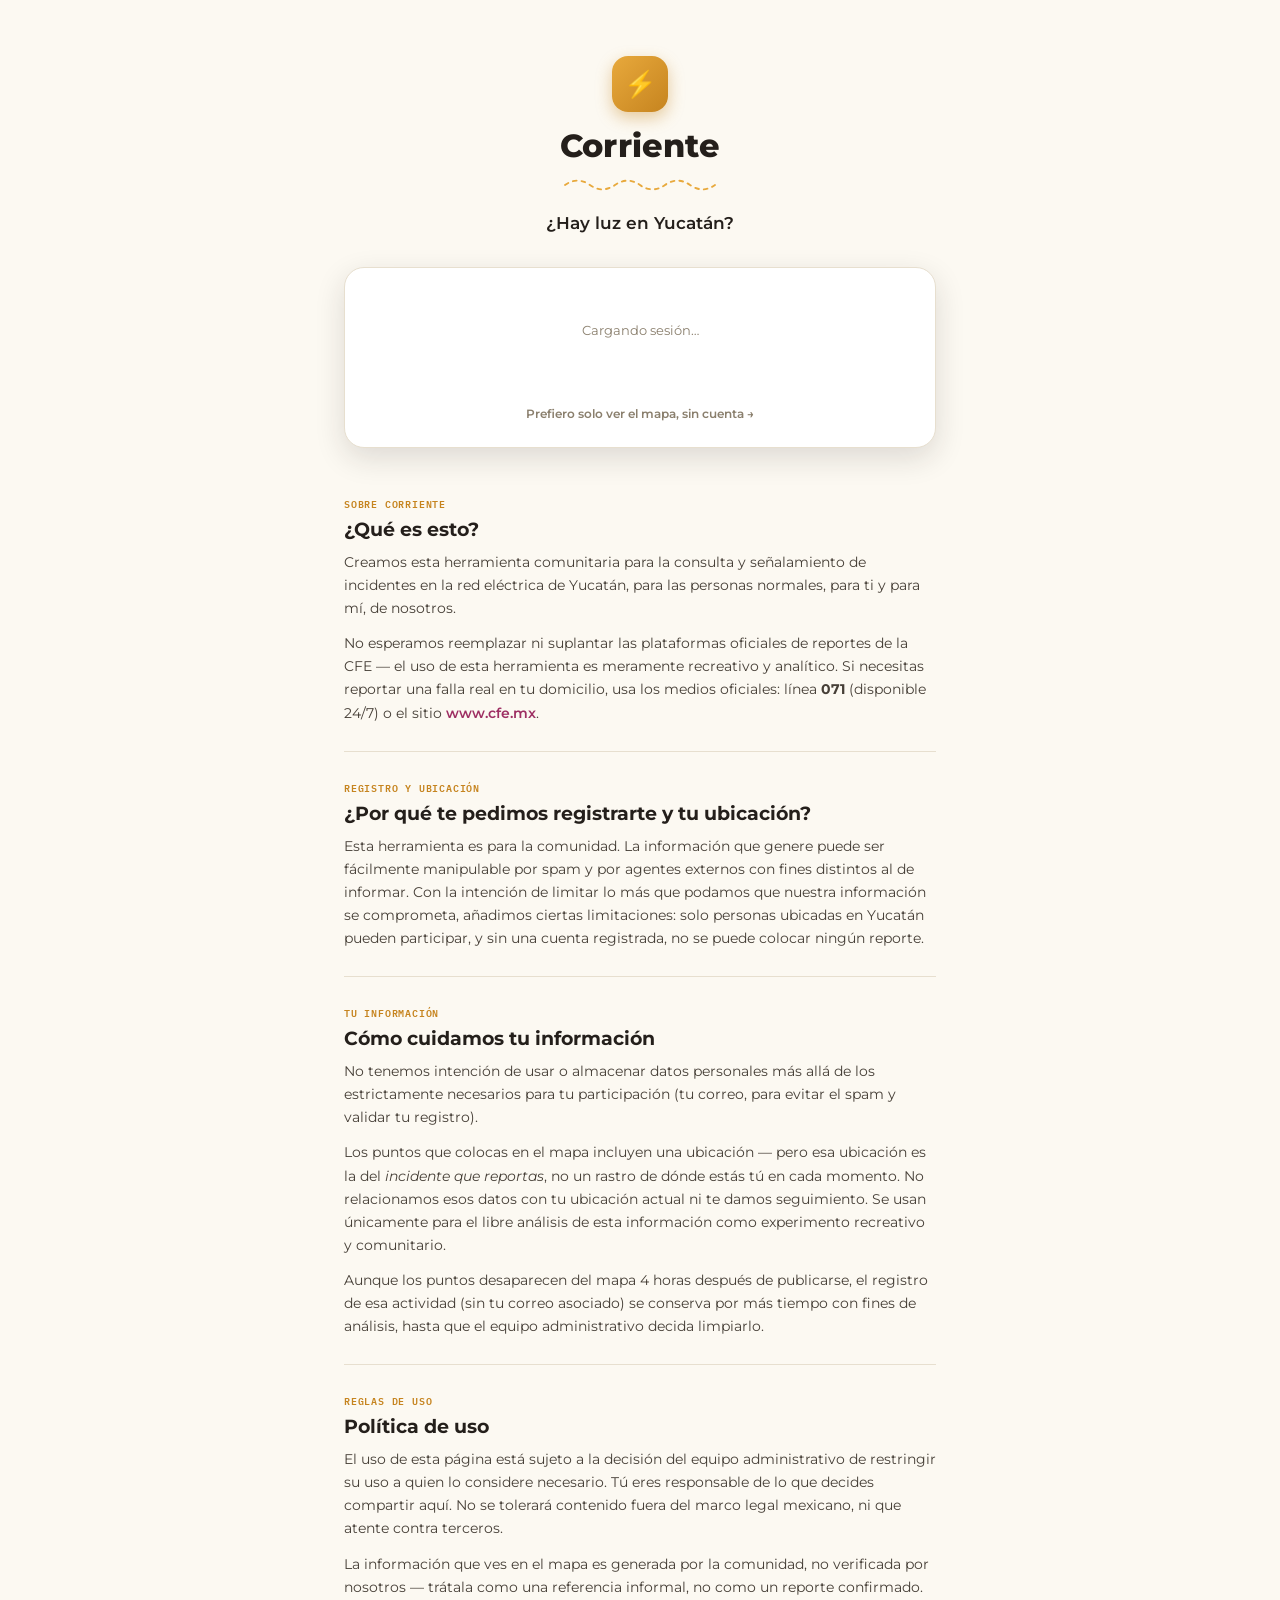
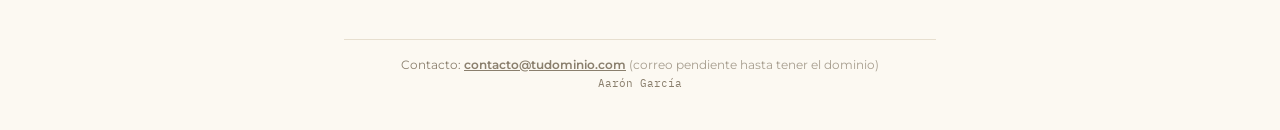
==== welcome.html @ e22357fe "corriente1.0" ====
<!DOCTYPE html>
<html lang="es">
<head>
<meta charset="UTF-8">
<meta name="viewport" content="width=device-width, initial-scale=1.0">
<title>Corriente — Yucatán, en la misma corriente</title>
<link rel="preconnect" href="https://fonts.googleapis.com">
<link href="https://fonts.googleapis.com/css2?family=Montserrat:wght@400;500;600;700;800&family=IBM+Plex+Mono:wght@400;500&display=swap" rel="stylesheet">
<link rel="stylesheet" href="css/welcome.css">
</head>
<body>

<main class="page">

  <!-- ---- Hero ---- -->
  <section class="hero">
    <div class="brandMark">⚡</div>
    <h1>Corriente</h1>
    <svg class="wave" viewBox="0 0 240 32" fill="none" xmlns="http://www.w3.org/2000/svg" aria-hidden="true">
      <path d="M0 16 Q 20 2, 40 16 T 80 16 T 120 16 T 160 16 T 200 16 T 240 16" stroke="var(--volt)" stroke-width="3" stroke-linecap="round"/>
    </svg>
    <p class="tagline">¿Hay luz en Yucatán?</p>
  </section>

  <!-- ---- Tarjeta de sesión ---- -->
  <section class="authCard" aria-label="Iniciar sesión o crear cuenta">
    <p class="authLoadingNote" id="authLoadingNote">Cargando sesión…</p>

    <!-- Aquí se monta el componente real de Clerk -->
    <div id="clerkAuthMount"></div>

    <a class="guestLink" href="index.html">Prefiero solo ver el mapa, sin cuenta →</a>
  </section>

  <!-- ---- Contenido explicativo ---- -->
  <article class="content">

    <section class="block">
      <span class="eyebrow">Sobre Corriente</span>
      <h2>¿Qué es esto?</h2>
      <p>Creamos esta herramienta comunitaria para la consulta y señalamiento de incidentes en la red eléctrica de Yucatán, para las personas normales, para ti y para mí, de nosotros.</p>
      <p>No esperamos reemplazar ni suplantar las plataformas oficiales de reportes de la CFE — el uso de esta herramienta es meramente recreativo y analítico. Si necesitas reportar una falla real en tu domicilio, usa los medios oficiales: línea <strong>071</strong> (disponible 24/7) o el sitio <a href="https://www.cfe.mx" target="_blank" rel="noopener">www.cfe.mx</a>.</p>
    </section>

    <div class="divider"></div>

    <section class="block">
      <span class="eyebrow">Registro y ubicación</span>
      <h2>¿Por qué te pedimos registrarte y tu ubicación?</h2>
      <p>Esta herramienta es para la comunidad. La información que genere puede ser fácilmente manipulable por spam y por agentes externos con fines distintos al de informar. Con la intención de limitar lo más que podamos que nuestra información se comprometa, añadimos ciertas limitaciones: solo personas ubicadas en Yucatán pueden participar, y sin una cuenta registrada, no se puede colocar ningún reporte.</p>
    </section>

    <div class="divider"></div>

    <section class="block">
      <span class="eyebrow">Tu información</span>
      <h2>Cómo cuidamos tu información</h2>
      <p>No tenemos intención de usar o almacenar datos personales más allá de los estrictamente necesarios para tu participación (tu correo, para evitar el spam y validar tu registro).</p>
      <p>Los puntos que colocas en el mapa incluyen una ubicación — pero esa ubicación es la del <em>incidente que reportas</em>, no un rastro de dónde estás tú en cada momento. No relacionamos esos datos con tu ubicación actual ni te damos seguimiento. Se usan únicamente para el libre análisis de esta información como experimento recreativo y comunitario.</p>
      <p>Aunque los puntos desaparecen del mapa 4 horas después de publicarse, el registro de esa actividad (sin tu correo asociado) se conserva por más tiempo con fines de análisis, hasta que el equipo administrativo decida limpiarlo.</p>
    </section>

    <div class="divider"></div>

    <section class="block">
      <span class="eyebrow">Reglas de uso</span>
      <h2>Política de uso</h2>
      <p>El uso de esta página está sujeto a la decisión del equipo administrativo de restringir su uso a quien lo considere necesario. Tú eres responsable de lo que decides compartir aquí. No se tolerará contenido fuera del marco legal mexicano, ni que atente contra terceros.</p>
      <p>La información que ves en el mapa es generada por la comunidad, no verificada por nosotros — trátala como una referencia informal, no como un reporte confirmado.</p>
    </section>

  </article>

  <footer class="pageFooter">
    <span>Contacto: <a href="mailto:contacto@tudominio.com">contacto@tudominio.com</a> <em>(correo pendiente hasta tener el dominio)</em></span>
    <span class="footerName">Aarón García</span>
  </footer>

</main>

<!-- ---- Clerk ----
     Reemplaza estos dos valores por los tuyos:
     - data-clerk-publishable-key: Clerk Dashboard → API Keys → Publishable key
     - src: Clerk Dashboard → API Keys → Frontend API URL (agrega /npm/@clerk/clerk-js@5/dist/clerk.browser.js al final)
-->
<script
  async
  crossorigin="anonymous"
  data-clerk-publishable-key="pk_test_dHJ1c3RlZC1wYW50aGVyLTQ5LmNsZXJrLmFjY291bnRzLmRldiQ"
  src="https://trusted-panther-49.clerk.accounts.dev/npm/@clerk/clerk-js@5/dist/clerk.browser.js"
  type="text/javascript">
</script>
<script>
  const WELCOME_SEEN_KEY = 'corriente_welcome_seen'; // misma llave que usa app.js

  document.querySelector('.guestLink').addEventListener('click', () => {
    localStorage.setItem(WELCOME_SEEN_KEY, '1');
  });

  window.addEventListener('load', async function () {
    await window.Clerk.load();
    document.getElementById('authLoadingNote').style.display = 'none';

    // Si ya hay sesión iniciada, no tiene sentido mostrar el formulario otra vez.
    if (window.Clerk.user) {
      localStorage.setItem(WELCOME_SEEN_KEY, '1');
      window.location.href = 'index.html';
      return;
    }

    window.Clerk.mountSignIn(document.getElementById('clerkAuthMount'));

    // Si el usuario completa el registro/login en este formulario,
    // Clerk redirige solo — configuramos a dónde:
    window.Clerk.addListener(({ user }) => {
      if (user) {
        localStorage.setItem(WELCOME_SEEN_KEY, '1');
        window.location.href = 'index.html';
      }
    });
  });
</script>
</body>
</html>
---- css/welcome.css ----
:root{
  --limestone:#FCF9F2;
  --ink:#241F1B;
  --rosa:#C1447E;
  --rosa-deep:#9E2F63;
  --volt:#E8A93C;
  --volt-deep:#C6841F;
  --henequen:#3A7D6B;
  --card:#FFFFFF;
  --line:#E7DFCF;
  --muted:#8a7f6d;
  --shadow: 0 10px 30px rgba(36,31,27,0.14);
}
*{box-sizing:border-box;}
html,body{margin:0;padding:0;background:var(--limestone);color:var(--ink);font-family:'Montserrat',sans-serif;}

.devBanner{
  background:var(--ink); color:#F4D89A; text-align:center; font-size:11.5px; font-weight:600;
  padding:7px 10px; font-family:'IBM Plex Mono',monospace; letter-spacing:0.02em;
}

.page{ max-width:640px; margin:0 auto; padding:56px 24px 40px; }

/* ---- Hero ---- */
.hero{ text-align:center; margin-bottom:34px; }
.brandMark{
  width:56px; height:56px; margin:0 auto 14px; border-radius:16px;
  background:linear-gradient(135deg, var(--volt), var(--volt-deep));
  color:#fff; display:flex; align-items:center; justify-content:center; font-size:26px;
  box-shadow:0 6px 16px rgba(198,132,31,0.4);
}
.hero h1{ font-size:32px; font-weight:800; margin:0; letter-spacing:0.2px;}
.wave{ width:160px; height:20px; margin:10px auto 18px; display:block; }
.wave path{ stroke-dasharray:6 8; animation:flow 3.5s linear infinite; }
@media (prefers-reduced-motion: reduce){ .wave path{ animation:none; } }
@keyframes flow{ to{ stroke-dashoffset:-140; } }
.tagline{ font-size:17px; font-weight:600; margin:0 0 8px; color:var(--ink);}
.subtagline{ font-size:13.5px; color:var(--muted); margin:0; line-height:1.55; max-width:440px; margin:0 auto;}

/* ---- Tarjeta de sesión ---- */
.authCard{
  background:var(--card); border:1px solid var(--line); border-radius:20px; padding:22px 24px 26px;
  box-shadow:var(--shadow); margin-bottom:46px;
}
.authTabs{ display:flex; gap:6px; background:#F5F1E8; border-radius:11px; padding:4px; margin-bottom:14px;}
.authTab{
  flex:1; border:none; background:none; padding:9px 10px; border-radius:8px; cursor:pointer;
  font-family:'Montserrat',sans-serif; font-size:12.5px; font-weight:700; color:var(--muted); transition:all .15s;
}
.authTab.active{ background:var(--card); color:var(--ink); box-shadow:0 2px 6px rgba(36,31,27,0.1);}
.authPreviewNote{
  font-size:11px; color:var(--volt-deep); background:#FBF1DF; border-radius:8px; padding:8px 10px;
  margin:0 0 16px; line-height:1.5;
}
.authLoadingNote{ font-size:12.5px; color:var(--muted); text-align:center; padding:20px 0;}
#clerkAuthMount{ min-height:20px; display:flex; justify-content:center;}
.authForm{ display:flex; flex-direction:column; gap:5px;}
.fieldLabel{ font-size:11px; font-weight:700; color:var(--muted); margin-top:8px;}
.fieldLabel:first-of-type{ margin-top:0;}
.fieldInput{
  border:1px solid var(--line); border-radius:10px; padding:10px 12px; font-family:'Montserrat',sans-serif;
  font-size:13.5px; background:#FDFBF6; margin-bottom:4px;
}
.fieldInput:focus{ outline:2px solid var(--volt); outline-offset:1px; border-color:var(--volt);}
.domainNote{ font-family:'IBM Plex Mono',monospace; font-size:10px; color:var(--muted); margin:6px 0 4px; line-height:1.5;}
.authSubmit{
  background:var(--rosa); color:#fff; border:none; border-radius:10px; padding:12px; font-size:13.5px;
  font-weight:700; cursor:pointer; margin-top:10px; transition:background .15s;
}
.authSubmit:hover{ background:var(--rosa-deep);}
.guestLink{
  display:block; text-align:center; margin-top:16px; font-size:12px; color:var(--muted);
  text-decoration:none; font-weight:600;
}
.guestLink:hover{ color:var(--ink); text-decoration:underline;}

/* ---- Contenido explicativo ---- */
.content{ margin-bottom:40px;}
.block{ margin-bottom:22px;}
.eyebrow{
  display:block; font-family:'IBM Plex Mono',monospace; font-size:10px; font-weight:600;
  color:var(--volt-deep); text-transform:uppercase; letter-spacing:0.08em; margin-bottom:6px;
}
.block h2{ font-size:19px; font-weight:700; margin:0 0 10px;}
.block p{ font-size:14px; line-height:1.65; color:#463f37; margin:0 0 12px;}
.block p:last-child{ margin-bottom:0;}
.block a{ color:var(--rosa-deep); font-weight:600; text-decoration:none;}
.block a:hover{ text-decoration:underline;}
.divider{ height:1px; background:var(--line); margin:26px 0;}

/* ---- Pie de página ---- */
.pageFooter{
  display:flex; flex-direction:column; gap:4px; align-items:center; text-align:center;
  font-size:11.5px; color:var(--muted); padding-top:18px; border-top:1px solid var(--line);
}
.pageFooter a{ color:var(--muted); font-weight:600;}
.pageFooter em{ font-style:normal; opacity:0.75;}
.footerName{ font-family:'IBM Plex Mono',monospace; font-size:10.5px; }

@media (max-width:520px){
  .page{ padding:40px 18px 32px; }
  .hero h1{ font-size:27px; }
  .authCard{ padding:18px 18px 22px; }
}
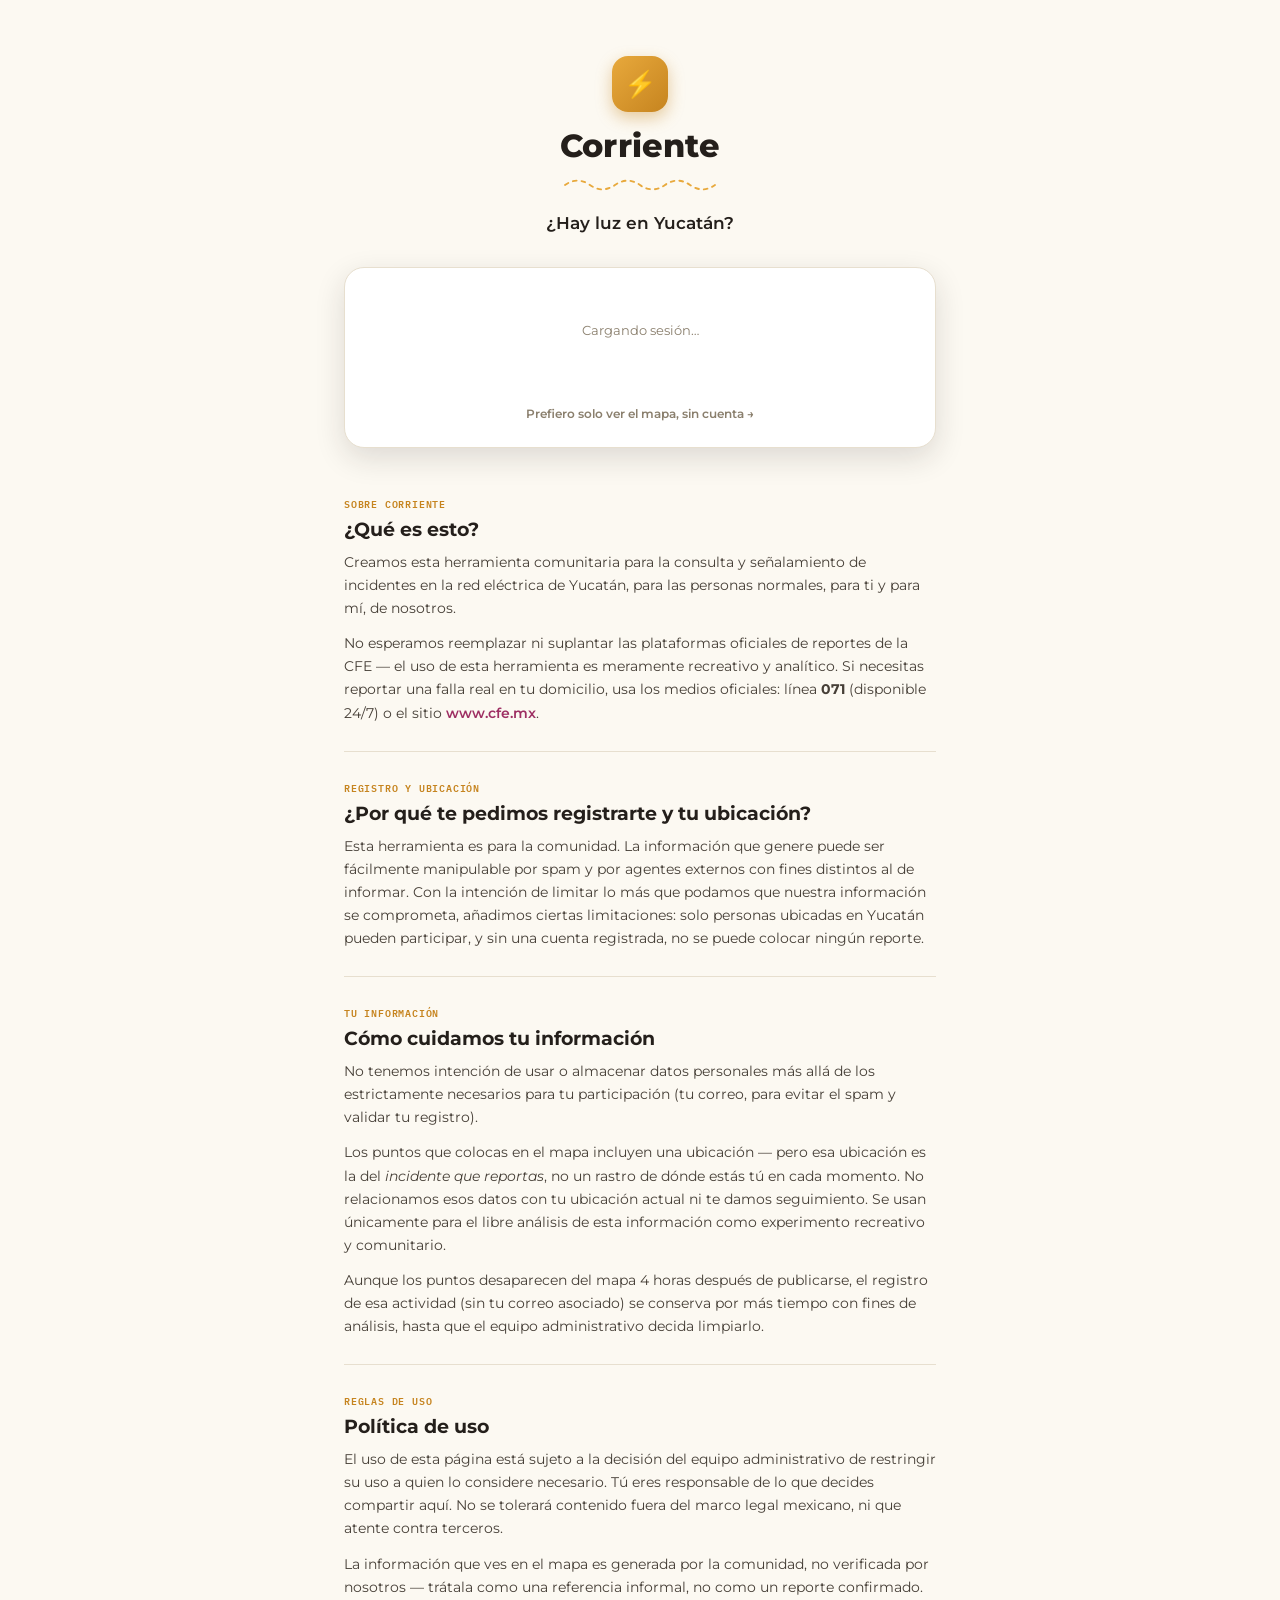
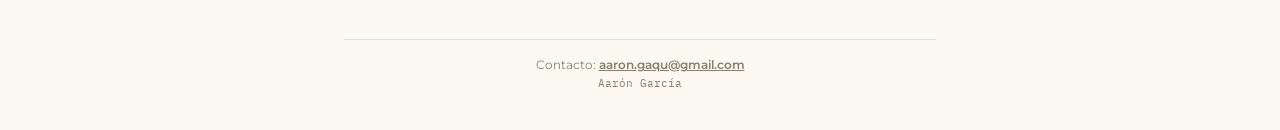
==== commit 0c0c0d4b: "Update welcome.html" ====
--- a/welcome.html
+++ b/welcome.html
@@ -72,7 +72,7 @@
   </article>
 
   <footer class="pageFooter">
-    <span>Contacto: <a href="mailto:contacto@tudominio.com">contacto@tudominio.com</a> <em>(correo pendiente hasta tener el dominio)</em></span>
+    <span>Contacto: <a href="mailto:aaron.gaqu@gmail.com">aaron.gaqu@gmail.com</a> <em> </em></span>
     <span class="footerName">Aarón García</span>
   </footer>
 
@@ -86,8 +86,8 @@
 <script
   async
   crossorigin="anonymous"
-  data-clerk-publishable-key="pk_test_dHJ1c3RlZC1wYW50aGVyLTQ5LmNsZXJrLmFjY291bnRzLmRldiQ"
-  src="https://trusted-panther-49.clerk.accounts.dev/npm/@clerk/clerk-js@5/dist/clerk.browser.js"
+  data-clerk-publishable-key="pk_live_Y2xlcmsuY29ycmllbnRleXVjYXRhbi5jb20k"
+  src="https://clerk.corrienteyucatan.com"
   type="text/javascript">
 </script>
 <script>
